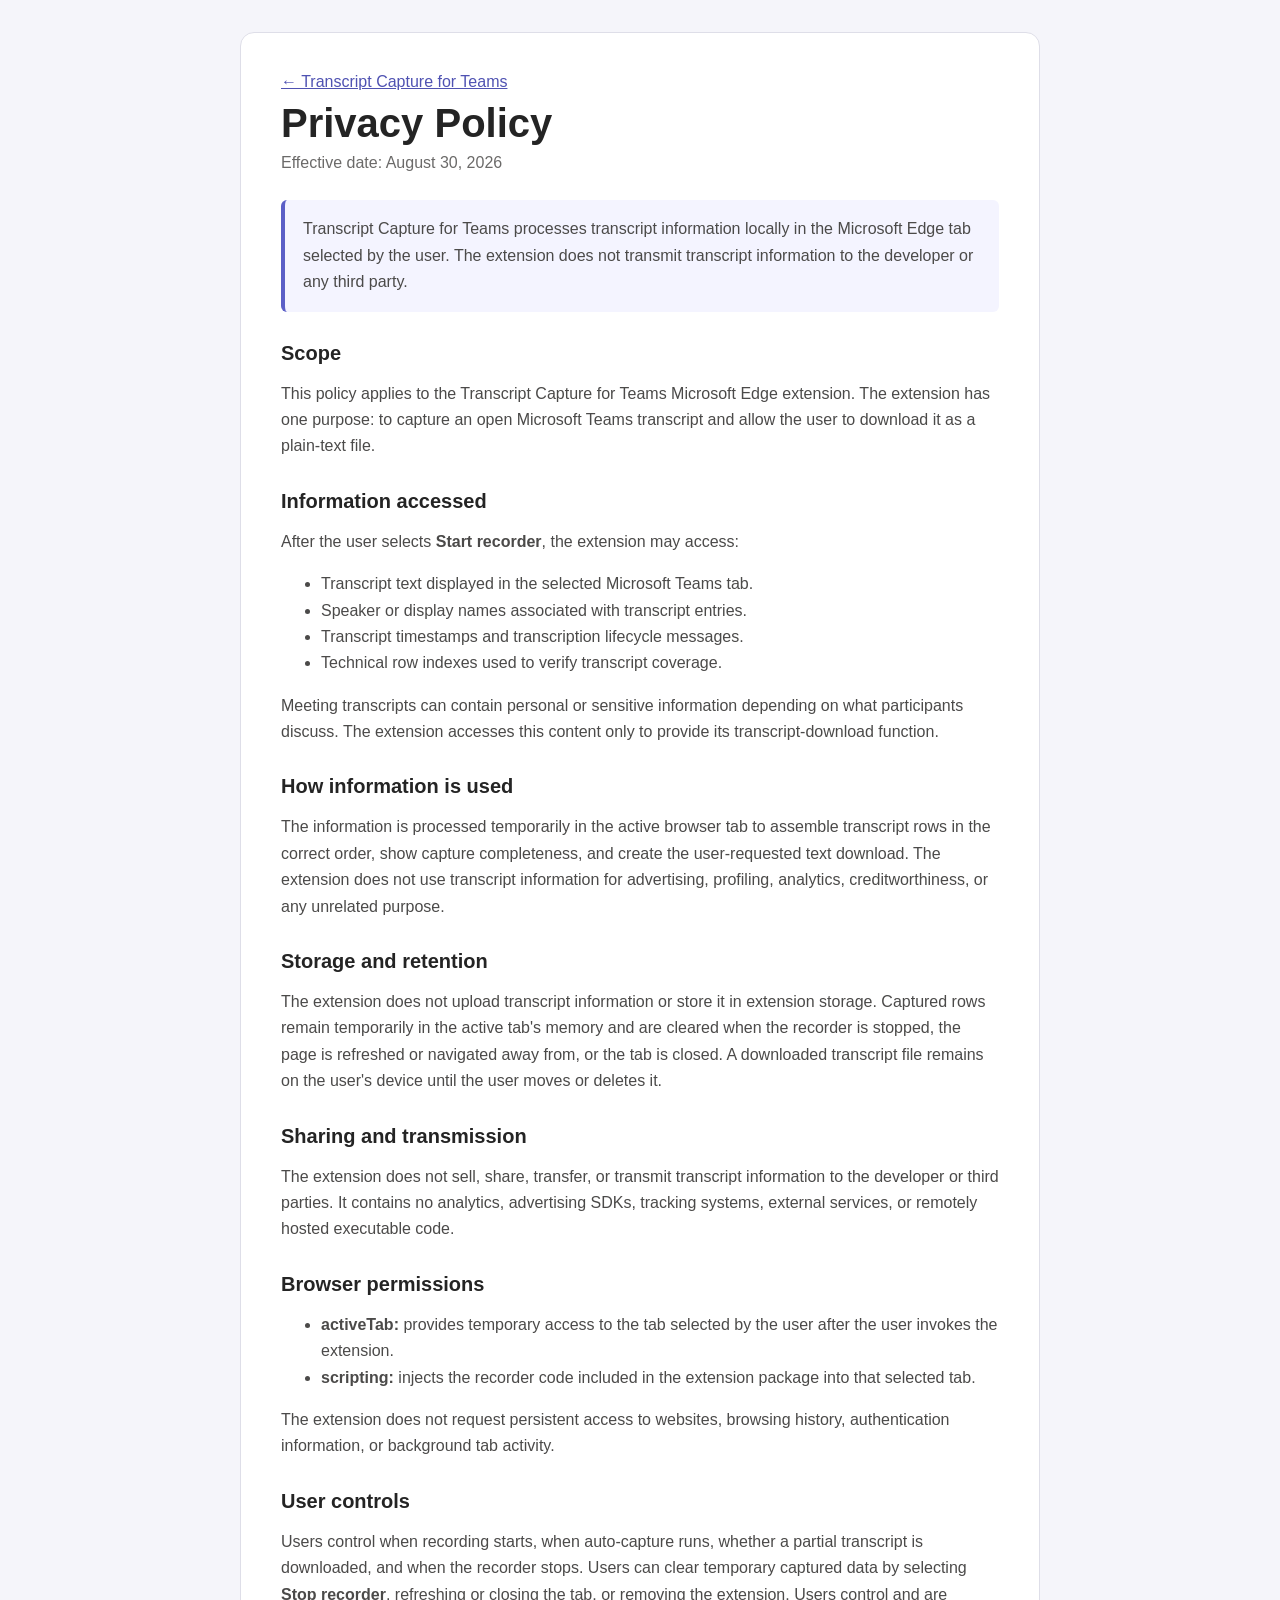
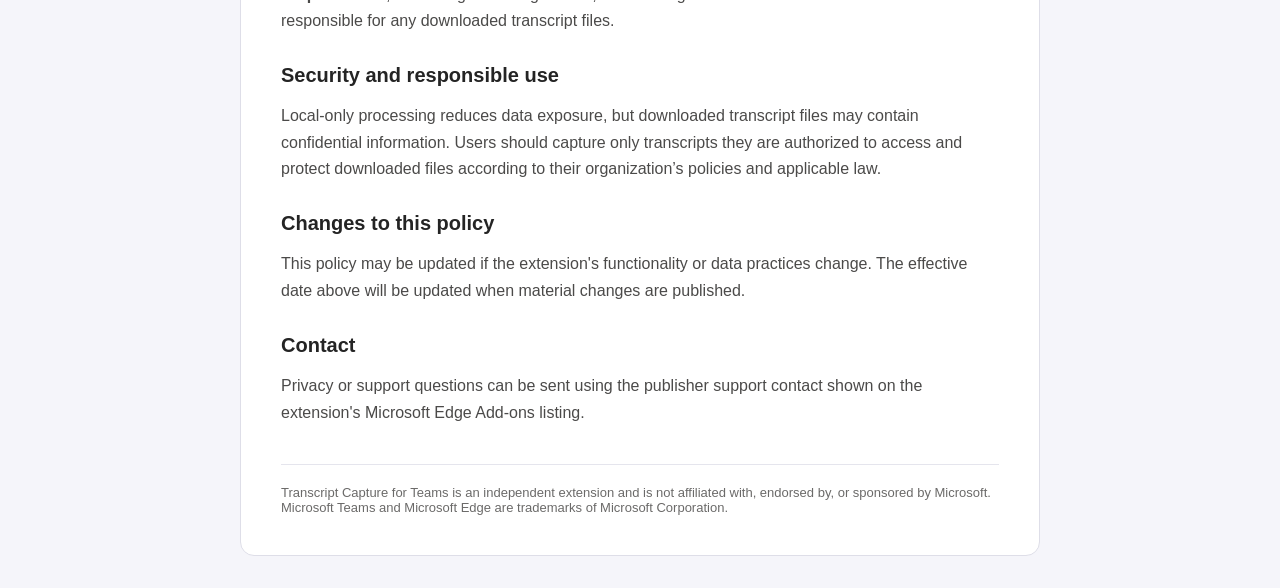
==== docs/privacy-policy.html @ 6d4f1b23 "Add Edge extension and privacy policy site" ====
<!doctype html>
<html lang="en">
  <head>
    <meta charset="utf-8">
    <meta name="viewport" content="width=device-width, initial-scale=1">
    <meta name="description" content="Privacy policy for the Transcript Capture for Teams Microsoft Edge extension.">
    <title>Privacy Policy | Transcript Capture for Teams</title>
    <style>
      :root {
        color-scheme: light;
        font-family: "Segoe UI", Arial, sans-serif;
        color: #242424;
        background: #f5f5fa;
      }
      * { box-sizing: border-box; }
      body { margin: 0; }
      main {
        width: min(800px, calc(100% - 32px));
        margin: 32px auto;
        padding: 40px;
        border: 1px solid #dedee8;
        border-radius: 14px;
        background: #fff;
      }
      a { color: #4f52b2; }
      h1 { margin: 10px 0 4px; font-size: clamp(28px, 5vw, 40px); }
      h2 { margin: 30px 0 8px; font-size: 20px; }
      p, li { color: #4b4a49; line-height: 1.65; }
      .effective { margin-top: 0; color: #6b6a69; }
      .summary {
        margin: 24px 0;
        padding: 16px 18px;
        border-left: 4px solid #5b5fc7;
        border-radius: 6px;
        background: #f4f4ff;
      }
      footer {
        margin-top: 38px;
        padding-top: 20px;
        border-top: 1px solid #e5e5ed;
        color: #6b6a69;
        font-size: 13px;
      }
      @media (max-width: 560px) {
        main { margin: 16px auto; padding: 24px; }
      }
    </style>
  </head>
  <body>
    <main>
      <a href="index.html">← Transcript Capture for Teams</a>
      <h1>Privacy Policy</h1>
      <p class="effective">Effective date: August 30, 2026</p>

      <p class="summary">
        Transcript Capture for Teams processes transcript information locally in the Microsoft Edge tab selected by the user. The extension does not transmit transcript information to the developer or any third party.
      </p>

      <h2>Scope</h2>
      <p>
        This policy applies to the Transcript Capture for Teams Microsoft Edge extension. The extension has one purpose: to capture an open Microsoft Teams transcript and allow the user to download it as a plain-text file.
      </p>

      <h2>Information accessed</h2>
      <p>After the user selects <strong>Start recorder</strong>, the extension may access:</p>
      <ul>
        <li>Transcript text displayed in the selected Microsoft Teams tab.</li>
        <li>Speaker or display names associated with transcript entries.</li>
        <li>Transcript timestamps and transcription lifecycle messages.</li>
        <li>Technical row indexes used to verify transcript coverage.</li>
      </ul>
      <p>
        Meeting transcripts can contain personal or sensitive information depending on what participants discuss. The extension accesses this content only to provide its transcript-download function.
      </p>

      <h2>How information is used</h2>
      <p>
        The information is processed temporarily in the active browser tab to assemble transcript rows in the correct order, show capture completeness, and create the user-requested text download. The extension does not use transcript information for advertising, profiling, analytics, creditworthiness, or any unrelated purpose.
      </p>

      <h2>Storage and retention</h2>
      <p>
        The extension does not upload transcript information or store it in extension storage. Captured rows remain temporarily in the active tab's memory and are cleared when the recorder is stopped, the page is refreshed or navigated away from, or the tab is closed. A downloaded transcript file remains on the user's device until the user moves or deletes it.
      </p>

      <h2>Sharing and transmission</h2>
      <p>
        The extension does not sell, share, transfer, or transmit transcript information to the developer or third parties. It contains no analytics, advertising SDKs, tracking systems, external services, or remotely hosted executable code.
      </p>

      <h2>Browser permissions</h2>
      <ul>
        <li><strong>activeTab:</strong> provides temporary access to the tab selected by the user after the user invokes the extension.</li>
        <li><strong>scripting:</strong> injects the recorder code included in the extension package into that selected tab.</li>
      </ul>
      <p>The extension does not request persistent access to websites, browsing history, authentication information, or background tab activity.</p>

      <h2>User controls</h2>
      <p>
        Users control when recording starts, when auto-capture runs, whether a partial transcript is downloaded, and when the recorder stops. Users can clear temporary captured data by selecting <strong>Stop recorder</strong>, refreshing or closing the tab, or removing the extension. Users control and are responsible for any downloaded transcript files.
      </p>

      <h2>Security and responsible use</h2>
      <p>
        Local-only processing reduces data exposure, but downloaded transcript files may contain confidential information. Users should capture only transcripts they are authorized to access and protect downloaded files according to their organization’s policies and applicable law.
      </p>

      <h2>Changes to this policy</h2>
      <p>
        This policy may be updated if the extension's functionality or data practices change. The effective date above will be updated when material changes are published.
      </p>

      <h2>Contact</h2>
      <p>
        Privacy or support questions can be sent using the publisher support contact shown on the extension's Microsoft Edge Add-ons listing.
      </p>

      <footer>
        Transcript Capture for Teams is an independent extension and is not affiliated with, endorsed by, or sponsored by Microsoft. Microsoft Teams and Microsoft Edge are trademarks of Microsoft Corporation.
      </footer>
    </main>
  </body>
</html>
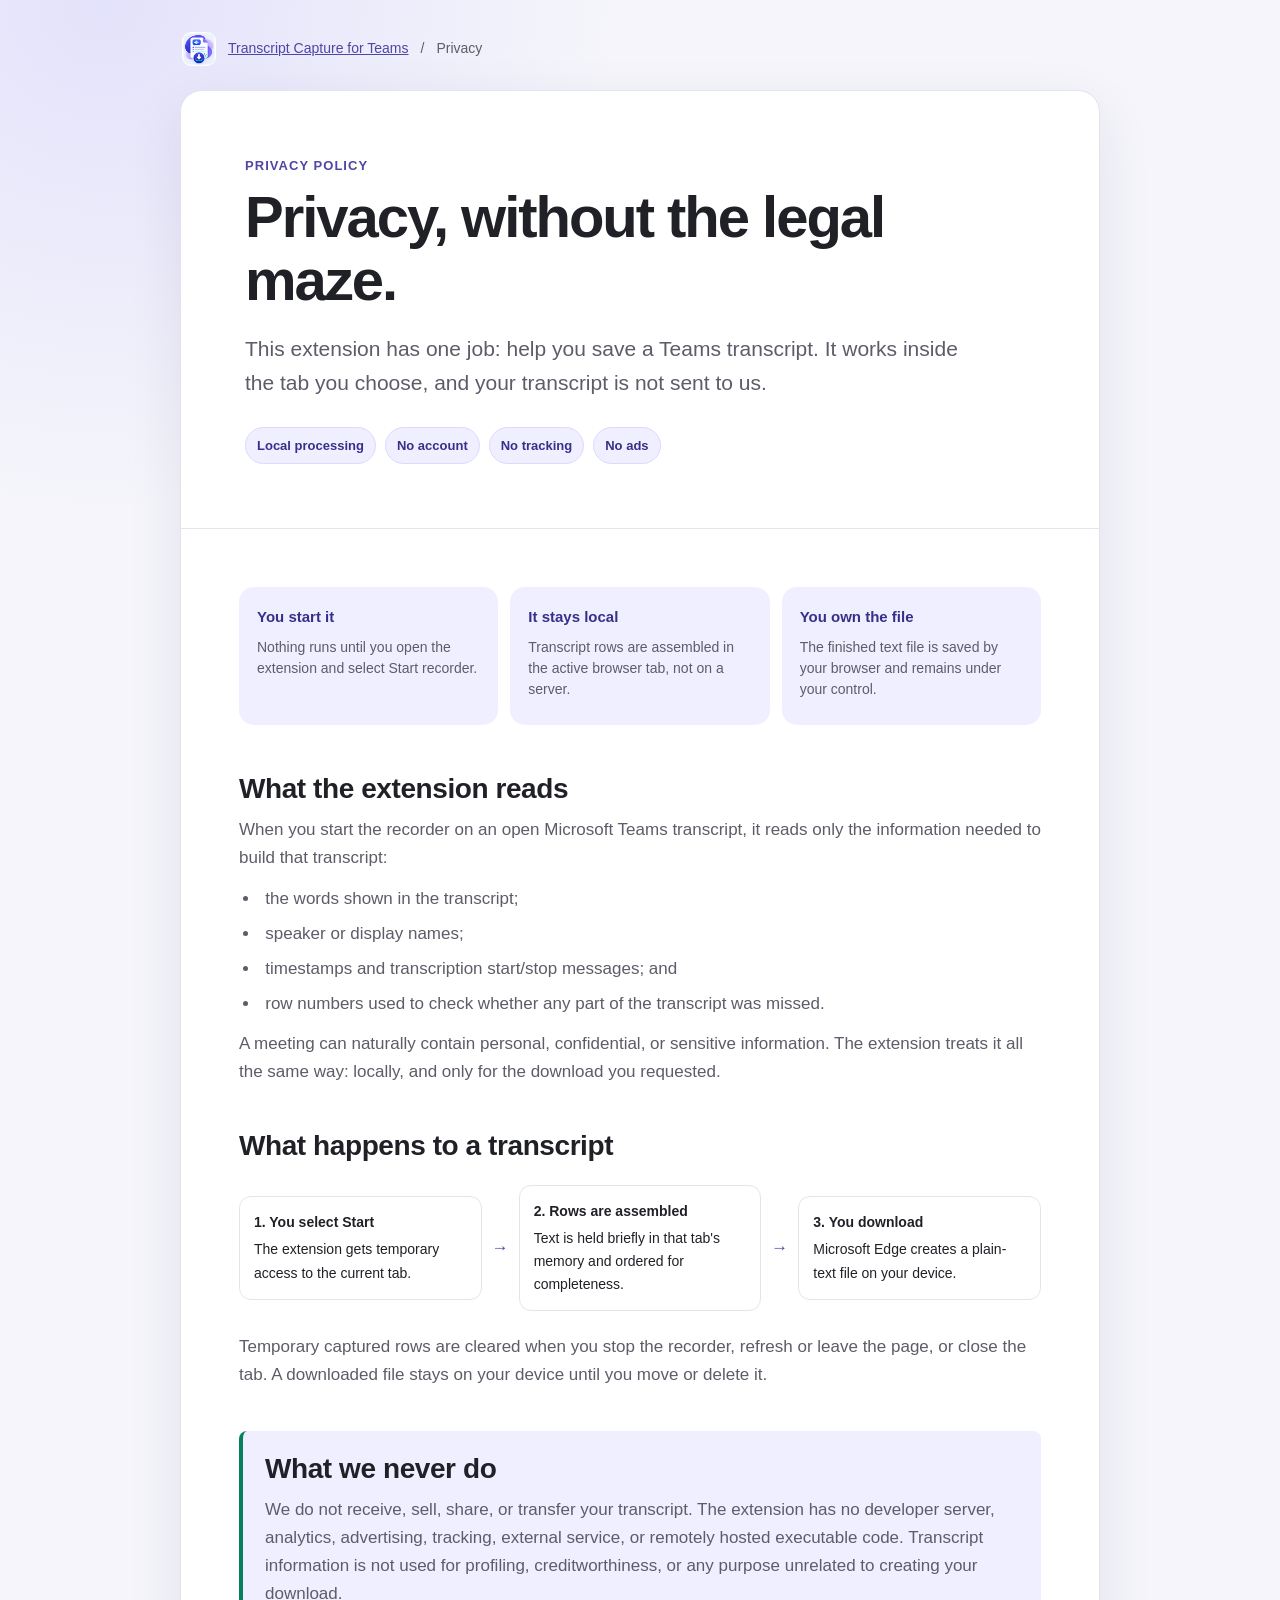
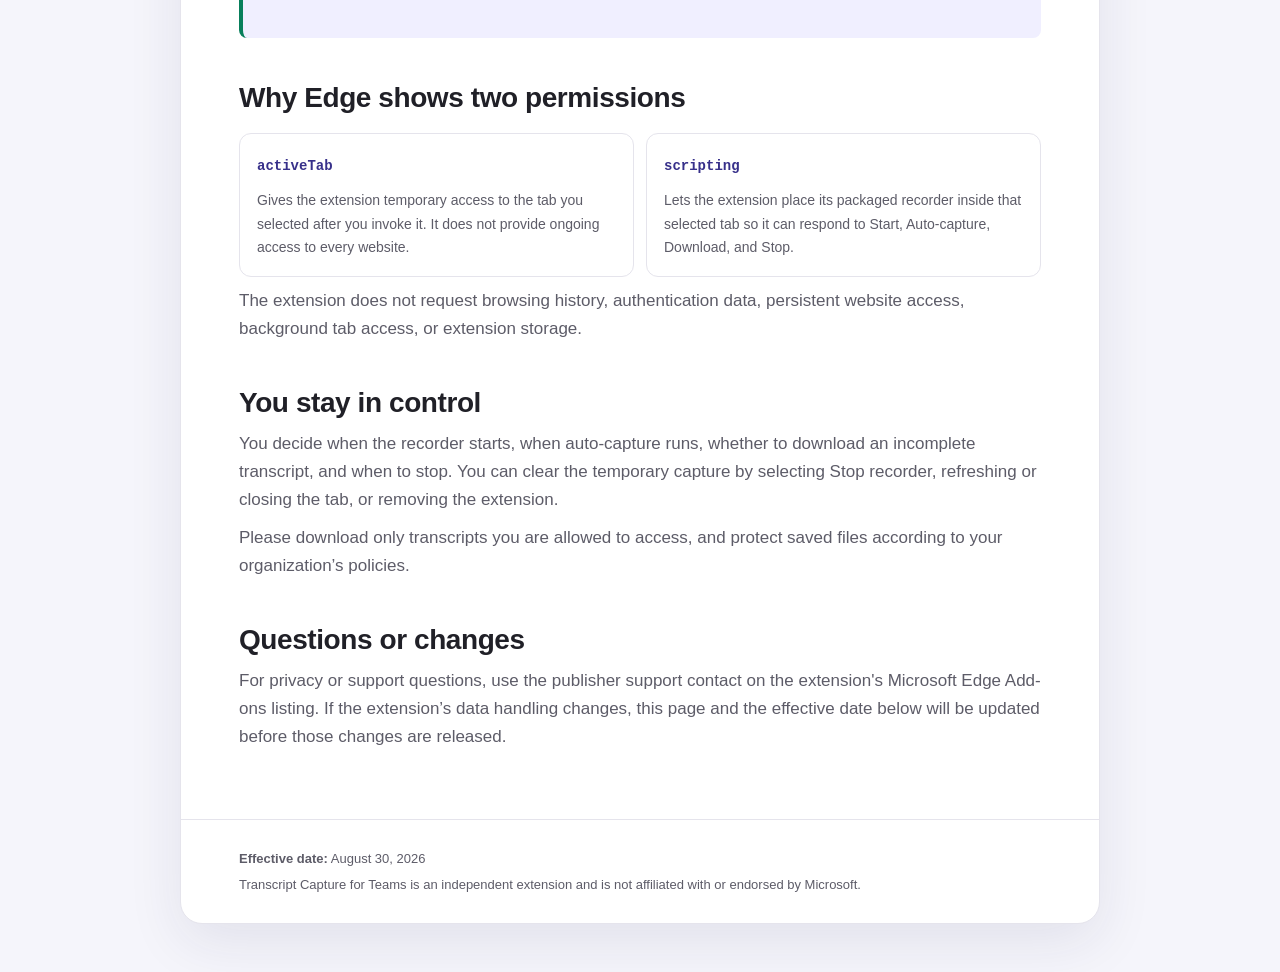
==== commit 15420ea6: "Humanize privacy page and add store assets" ====
--- a/docs/privacy-policy.html
+++ b/docs/privacy-policy.html
@@ -2,123 +2,291 @@
 <html lang="en">
   <head>
     <meta charset="utf-8">
-    <meta name="viewport" content="width=device-width, initial-scale=1">
-    <meta name="description" content="Privacy policy for the Transcript Capture for Teams Microsoft Edge extension.">
+    <meta name="viewport" content="width=device-width, initial-scale=1, viewport-fit=cover">
+    <meta name="description" content="A plain-English privacy policy for the Transcript Capture for Teams Microsoft Edge extension.">
+    <meta name="theme-color" content="#4f46a5">
     <title>Privacy Policy | Transcript Capture for Teams</title>
     <style>
       :root {
-        color-scheme: light;
-        font-family: "Segoe UI", Arial, sans-serif;
-        color: #242424;
-        background: #f5f5fa;
+        color-scheme: light dark;
+        --page: #f5f5fb;
+        --card: #ffffff;
+        --soft: #f0efff;
+        --soft-border: #dcd9ff;
+        --ink: #202027;
+        --muted: #5d5c68;
+        --brand: #4f46a5;
+        --brand-strong: #37308a;
+        --line: #e5e4ec;
+        --good: #087f5b;
+        --shadow: 0 18px 55px rgba(38, 35, 82, 0.09);
       }
       * { box-sizing: border-box; }
-      body { margin: 0; }
-      main {
-        width: min(800px, calc(100% - 32px));
-        margin: 32px auto;
-        padding: 40px;
-        border: 1px solid #dedee8;
-        border-radius: 14px;
+      html { scroll-behavior: smooth; }
+      body {
+        margin: 0;
+        background: radial-gradient(circle at 8% 0%, rgba(99, 91, 255, 0.12), transparent 32rem), var(--page);
+        color: var(--ink);
+        font-family: Inter, ui-sans-serif, -apple-system, BlinkMacSystemFont, "Segoe UI", sans-serif;
+        font-size: 17px;
+        line-height: 1.65;
+        text-rendering: optimizeLegibility;
+      }
+      a { color: var(--brand); }
+      a:hover { color: var(--brand-strong); }
+      a:focus-visible { outline: 3px solid #55d6be; outline-offset: 3px; }
+      .shell {
+        width: min(920px, calc(100% - 32px));
+        margin: 0 auto;
+        padding: max(24px, env(safe-area-inset-top)) 0 max(48px, env(safe-area-inset-bottom));
+      }
+      .topbar {
+        display: flex;
+        gap: 12px;
+        align-items: center;
+        padding: 8px 2px 24px;
+        color: var(--muted);
+        font-size: 14px;
+      }
+      .mark {
+        display: block;
+        width: 34px;
+        height: 34px;
+        border-radius: 9px;
+        overflow: hidden;
         background: #fff;
       }
-      a { color: #4f52b2; }
-      h1 { margin: 10px 0 4px; font-size: clamp(28px, 5vw, 40px); }
-      h2 { margin: 30px 0 8px; font-size: 20px; }
-      p, li { color: #4b4a49; line-height: 1.65; }
-      .effective { margin-top: 0; color: #6b6a69; }
-      .summary {
-        margin: 24px 0;
-        padding: 16px 18px;
-        border-left: 4px solid #5b5fc7;
-        border-radius: 6px;
-        background: #f4f4ff;
-      }
+      .mark img { display: block; width: 100%; height: 100%; object-fit: cover; }
+      article {
+        overflow: hidden;
+        border: 1px solid var(--line);
+        border-radius: 22px;
+        background: var(--card);
+        box-shadow: var(--shadow);
+      }
+      .hero {
+        padding: clamp(28px, 7vw, 64px);
+        border-bottom: 1px solid var(--line);
+      }
+      .eyebrow {
+        margin: 0 0 10px;
+        color: var(--brand);
+        font-size: 13px;
+        font-weight: 750;
+        letter-spacing: 0.08em;
+        text-transform: uppercase;
+      }
+      h1 {
+        max-width: 720px;
+        margin: 0;
+        font-size: clamp(34px, 7vw, 58px);
+        line-height: 1.08;
+        letter-spacing: -0.035em;
+      }
+      .intro {
+        max-width: 720px;
+        margin: 20px 0 0;
+        color: var(--muted);
+        font-size: clamp(18px, 2.4vw, 21px);
+      }
+      .trust-row {
+        display: flex;
+        flex-wrap: wrap;
+        gap: 9px;
+        margin-top: 26px;
+      }
+      .trust-row span {
+        padding: 7px 11px;
+        border: 1px solid var(--soft-border);
+        border-radius: 999px;
+        background: var(--soft);
+        color: var(--brand-strong);
+        font-size: 13px;
+        font-weight: 650;
+      }
+      .content { padding: clamp(26px, 6vw, 58px); }
+      .short-version {
+        display: grid;
+        grid-template-columns: repeat(3, 1fr);
+        gap: 12px;
+        margin-bottom: 46px;
+      }
+      .short-version div {
+        min-height: 138px;
+        padding: 18px;
+        border-radius: 15px;
+        background: var(--soft);
+      }
+      .short-version strong {
+        display: block;
+        margin-bottom: 7px;
+        color: var(--brand-strong);
+        font-size: 15px;
+      }
+      .short-version p { margin: 0; color: var(--muted); font-size: 14px; line-height: 1.5; }
+      section { margin-top: 42px; }
+      section:first-of-type { margin-top: 0; }
+      h2 {
+        margin: 0 0 10px;
+        font-size: clamp(22px, 4vw, 28px);
+        line-height: 1.25;
+        letter-spacing: -0.015em;
+      }
+      p { margin: 10px 0; color: var(--muted); }
+      ul { margin: 12px 0; padding-left: 1.25em; color: var(--muted); }
+      li { margin: 7px 0; padding-left: 5px; }
+      .flow {
+        display: grid;
+        grid-template-columns: 1fr auto 1fr auto 1fr;
+        gap: 10px;
+        align-items: center;
+        margin: 22px 0;
+      }
+      .flow div {
+        min-height: 92px;
+        padding: 14px;
+        border: 1px solid var(--line);
+        border-radius: 12px;
+        background: var(--card);
+        font-size: 14px;
+      }
+      .flow strong { display: block; margin-bottom: 4px; color: var(--ink); }
+      .arrow { color: var(--brand); font-weight: 800; }
+      .never {
+        padding: 20px 22px;
+        border-left: 4px solid var(--good);
+        border-radius: 8px;
+        background: var(--soft);
+      }
+      .permission-grid {
+        display: grid;
+        grid-template-columns: 1fr 1fr;
+        gap: 12px;
+        margin-top: 18px;
+      }
+      .permission-grid div {
+        padding: 17px;
+        border: 1px solid var(--line);
+        border-radius: 12px;
+      }
+      .permission-grid code {
+        color: var(--brand-strong);
+        font: 700 14px ui-monospace, SFMono-Regular, Consolas, monospace;
+      }
+      .permission-grid p { margin-bottom: 0; font-size: 14px; }
       footer {
-        margin-top: 38px;
-        padding-top: 20px;
-        border-top: 1px solid #e5e5ed;
-        color: #6b6a69;
+        padding: 24px clamp(26px, 6vw, 58px);
+        border-top: 1px solid var(--line);
+        color: var(--muted);
         font-size: 13px;
       }
-      @media (max-width: 560px) {
-        main { margin: 16px auto; padding: 24px; }
+      footer p { margin: 4px 0; }
+      @media (max-width: 700px) {
+        body { font-size: 16px; }
+        .shell { width: min(100% - 20px, 920px); }
+        article { border-radius: 16px; }
+        .short-version { grid-template-columns: 1fr; }
+        .short-version div { min-height: 0; }
+        .permission-grid { grid-template-columns: 1fr; }
+        .flow { grid-template-columns: 1fr; }
+        .arrow { text-align: center; transform: rotate(90deg); }
+      }
+      @media (prefers-color-scheme: dark) {
+        :root {
+          --page: #111116;
+          --card: #1a1a21;
+          --soft: #25243a;
+          --soft-border: #45416f;
+          --ink: #f5f4fa;
+          --muted: #c2c0cb;
+          --brand: #aaa5ff;
+          --brand-strong: #d0cdff;
+          --line: #34333d;
+          --good: #57d9ad;
+          --shadow: none;
+        }
+      }
+      @media print {
+        body { background: #fff; color: #000; }
+        .shell { width: 100%; padding: 0; }
+        article { border: 0; box-shadow: none; }
+        .topbar { display: none; }
       }
     </style>
   </head>
   <body>
-    <main>
-      <a href="index.html">← Transcript Capture for Teams</a>
-      <h1>Privacy Policy</h1>
-      <p class="effective">Effective date: August 30, 2026</p>
-
-      <p class="summary">
-        Transcript Capture for Teams processes transcript information locally in the Microsoft Edge tab selected by the user. The extension does not transmit transcript information to the developer or any third party.
-      </p>
-
-      <h2>Scope</h2>
-      <p>
-        This policy applies to the Transcript Capture for Teams Microsoft Edge extension. The extension has one purpose: to capture an open Microsoft Teams transcript and allow the user to download it as a plain-text file.
-      </p>
-
-      <h2>Information accessed</h2>
-      <p>After the user selects <strong>Start recorder</strong>, the extension may access:</p>
-      <ul>
-        <li>Transcript text displayed in the selected Microsoft Teams tab.</li>
-        <li>Speaker or display names associated with transcript entries.</li>
-        <li>Transcript timestamps and transcription lifecycle messages.</li>
-        <li>Technical row indexes used to verify transcript coverage.</li>
-      </ul>
-      <p>
-        Meeting transcripts can contain personal or sensitive information depending on what participants discuss. The extension accesses this content only to provide its transcript-download function.
-      </p>
-
-      <h2>How information is used</h2>
-      <p>
-        The information is processed temporarily in the active browser tab to assemble transcript rows in the correct order, show capture completeness, and create the user-requested text download. The extension does not use transcript information for advertising, profiling, analytics, creditworthiness, or any unrelated purpose.
-      </p>
-
-      <h2>Storage and retention</h2>
-      <p>
-        The extension does not upload transcript information or store it in extension storage. Captured rows remain temporarily in the active tab's memory and are cleared when the recorder is stopped, the page is refreshed or navigated away from, or the tab is closed. A downloaded transcript file remains on the user's device until the user moves or deletes it.
-      </p>
-
-      <h2>Sharing and transmission</h2>
-      <p>
-        The extension does not sell, share, transfer, or transmit transcript information to the developer or third parties. It contains no analytics, advertising SDKs, tracking systems, external services, or remotely hosted executable code.
-      </p>
-
-      <h2>Browser permissions</h2>
-      <ul>
-        <li><strong>activeTab:</strong> provides temporary access to the tab selected by the user after the user invokes the extension.</li>
-        <li><strong>scripting:</strong> injects the recorder code included in the extension package into that selected tab.</li>
-      </ul>
-      <p>The extension does not request persistent access to websites, browsing history, authentication information, or background tab activity.</p>
-
-      <h2>User controls</h2>
-      <p>
-        Users control when recording starts, when auto-capture runs, whether a partial transcript is downloaded, and when the recorder stops. Users can clear temporary captured data by selecting <strong>Stop recorder</strong>, refreshing or closing the tab, or removing the extension. Users control and are responsible for any downloaded transcript files.
-      </p>
-
-      <h2>Security and responsible use</h2>
-      <p>
-        Local-only processing reduces data exposure, but downloaded transcript files may contain confidential information. Users should capture only transcripts they are authorized to access and protect downloaded files according to their organization’s policies and applicable law.
-      </p>
-
-      <h2>Changes to this policy</h2>
-      <p>
-        This policy may be updated if the extension's functionality or data practices change. The effective date above will be updated when material changes are published.
-      </p>
-
-      <h2>Contact</h2>
-      <p>
-        Privacy or support questions can be sent using the publisher support contact shown on the extension's Microsoft Edge Add-ons listing.
-      </p>
-
-      <footer>
-        Transcript Capture for Teams is an independent extension and is not affiliated with, endorsed by, or sponsored by Microsoft. Microsoft Teams and Microsoft Edge are trademarks of Microsoft Corporation.
-      </footer>
-    </main>
+    <div class="shell">
+      <nav class="topbar" aria-label="Breadcrumb">
+        <span class="mark" aria-hidden="true"><img src="assets/logo-128.png" alt=""></span>
+        <a href="index.html">Transcript Capture for Teams</a>
+        <span aria-hidden="true">/</span>
+        <span>Privacy</span>
+      </nav>
+      <article>
+        <header class="hero">
+          <p class="eyebrow">Privacy policy</p>
+          <h1>Privacy, without the legal maze.</h1>
+          <p class="intro">This extension has one job: help you save a Teams transcript. It works inside the tab you choose, and your transcript is not sent to us.</p>
+          <div class="trust-row" aria-label="Privacy highlights">
+            <span>Local processing</span><span>No account</span><span>No tracking</span><span>No ads</span>
+          </div>
+        </header>
+        <div class="content">
+          <div class="short-version" aria-label="The short version">
+            <div><strong>You start it</strong><p>Nothing runs until you open the extension and select Start recorder.</p></div>
+            <div><strong>It stays local</strong><p>Transcript rows are assembled in the active browser tab, not on a server.</p></div>
+            <div><strong>You own the file</strong><p>The finished text file is saved by your browser and remains under your control.</p></div>
+          </div>
+          <section>
+            <h2>What the extension reads</h2>
+            <p>When you start the recorder on an open Microsoft Teams transcript, it reads only the information needed to build that transcript:</p>
+            <ul>
+              <li>the words shown in the transcript;</li>
+              <li>speaker or display names;</li>
+              <li>timestamps and transcription start/stop messages; and</li>
+              <li>row numbers used to check whether any part of the transcript was missed.</li>
+            </ul>
+            <p>A meeting can naturally contain personal, confidential, or sensitive information. The extension treats it all the same way: locally, and only for the download you requested.</p>
+          </section>
+          <section>
+            <h2>What happens to a transcript</h2>
+            <div class="flow" aria-label="Transcript processing flow">
+              <div><strong>1. You select Start</strong>The extension gets temporary access to the current tab.</div>
+              <span class="arrow" aria-hidden="true">→</span>
+              <div><strong>2. Rows are assembled</strong>Text is held briefly in that tab's memory and ordered for completeness.</div>
+              <span class="arrow" aria-hidden="true">→</span>
+              <div><strong>3. You download</strong>Microsoft Edge creates a plain-text file on your device.</div>
+            </div>
+            <p>Temporary captured rows are cleared when you stop the recorder, refresh or leave the page, or close the tab. A downloaded file stays on your device until you move or delete it.</p>
+          </section>
+          <section class="never">
+            <h2>What we never do</h2>
+            <p>We do not receive, sell, share, or transfer your transcript. The extension has no developer server, analytics, advertising, tracking, external service, or remotely hosted executable code. Transcript information is not used for profiling, creditworthiness, or any purpose unrelated to creating your download.</p>
+          </section>
+          <section>
+            <h2>Why Edge shows two permissions</h2>
+            <div class="permission-grid">
+              <div><code>activeTab</code><p>Gives the extension temporary access to the tab you selected after you invoke it. It does not provide ongoing access to every website.</p></div>
+              <div><code>scripting</code><p>Lets the extension place its packaged recorder inside that selected tab so it can respond to Start, Auto-capture, Download, and Stop.</p></div>
+            </div>
+            <p>The extension does not request browsing history, authentication data, persistent website access, background tab access, or extension storage.</p>
+          </section>
+          <section>
+            <h2>You stay in control</h2>
+            <p>You decide when the recorder starts, when auto-capture runs, whether to download an incomplete transcript, and when to stop. You can clear the temporary capture by selecting Stop recorder, refreshing or closing the tab, or removing the extension.</p>
+            <p>Please download only transcripts you are allowed to access, and protect saved files according to your organization’s policies.</p>
+          </section>
+          <section>
+            <h2>Questions or changes</h2>
+            <p>For privacy or support questions, use the publisher support contact on the extension's Microsoft Edge Add-ons listing. If the extension’s data handling changes, this page and the effective date below will be updated before those changes are released.</p>
+          </section>
+        </div>
+        <footer>
+          <p><strong>Effective date:</strong> August 30, 2026</p>
+          <p>Transcript Capture for Teams is an independent extension and is not affiliated with or endorsed by Microsoft.</p>
+        </footer>
+      </article>
+    </div>
   </body>
 </html>
 
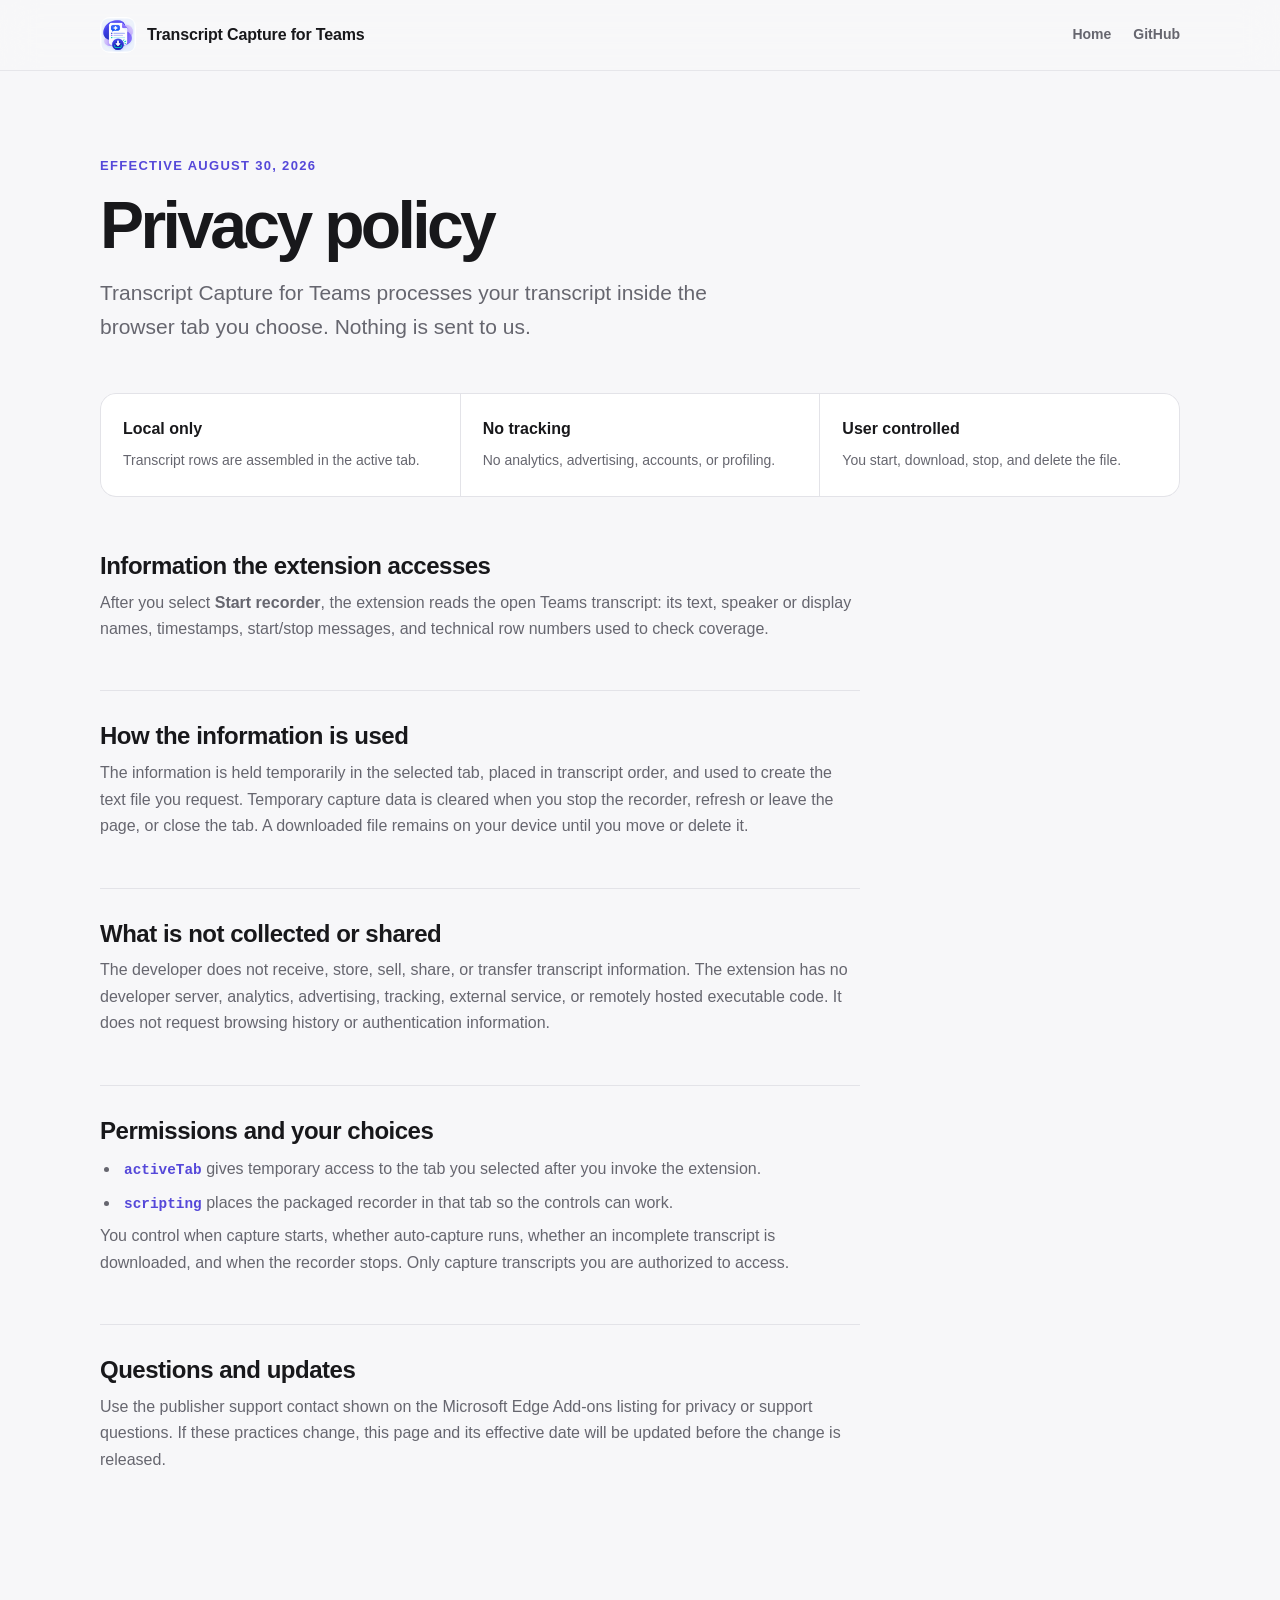
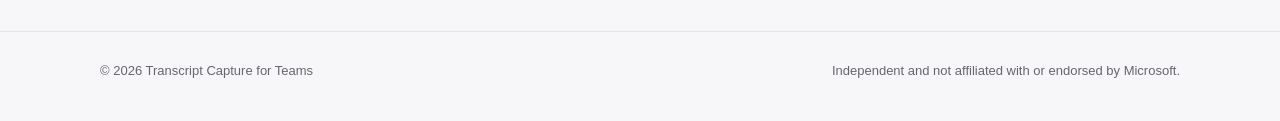
==== commit 1a891c97: "Redesign GitHub Pages with minimal responsive UI" ====
--- a/docs/privacy-policy.html
+++ b/docs/privacy-policy.html
@@ -3,290 +3,76 @@
   <head>
     <meta charset="utf-8">
     <meta name="viewport" content="width=device-width, initial-scale=1, viewport-fit=cover">
-    <meta name="description" content="A plain-English privacy policy for the Transcript Capture for Teams Microsoft Edge extension.">
-    <meta name="theme-color" content="#4f46a5">
+    <meta name="description" content="Privacy policy for the Transcript Capture for Teams Microsoft Edge extension.">
+    <meta name="theme-color" content="#5548d9">
     <title>Privacy Policy | Transcript Capture for Teams</title>
-    <style>
-      :root {
-        color-scheme: light dark;
-        --page: #f5f5fb;
-        --card: #ffffff;
-        --soft: #f0efff;
-        --soft-border: #dcd9ff;
-        --ink: #202027;
-        --muted: #5d5c68;
-        --brand: #4f46a5;
-        --brand-strong: #37308a;
-        --line: #e5e4ec;
-        --good: #087f5b;
-        --shadow: 0 18px 55px rgba(38, 35, 82, 0.09);
-      }
-      * { box-sizing: border-box; }
-      html { scroll-behavior: smooth; }
-      body {
-        margin: 0;
-        background: radial-gradient(circle at 8% 0%, rgba(99, 91, 255, 0.12), transparent 32rem), var(--page);
-        color: var(--ink);
-        font-family: Inter, ui-sans-serif, -apple-system, BlinkMacSystemFont, "Segoe UI", sans-serif;
-        font-size: 17px;
-        line-height: 1.65;
-        text-rendering: optimizeLegibility;
-      }
-      a { color: var(--brand); }
-      a:hover { color: var(--brand-strong); }
-      a:focus-visible { outline: 3px solid #55d6be; outline-offset: 3px; }
-      .shell {
-        width: min(920px, calc(100% - 32px));
-        margin: 0 auto;
-        padding: max(24px, env(safe-area-inset-top)) 0 max(48px, env(safe-area-inset-bottom));
-      }
-      .topbar {
-        display: flex;
-        gap: 12px;
-        align-items: center;
-        padding: 8px 2px 24px;
-        color: var(--muted);
-        font-size: 14px;
-      }
-      .mark {
-        display: block;
-        width: 34px;
-        height: 34px;
-        border-radius: 9px;
-        overflow: hidden;
-        background: #fff;
-      }
-      .mark img { display: block; width: 100%; height: 100%; object-fit: cover; }
-      article {
-        overflow: hidden;
-        border: 1px solid var(--line);
-        border-radius: 22px;
-        background: var(--card);
-        box-shadow: var(--shadow);
-      }
-      .hero {
-        padding: clamp(28px, 7vw, 64px);
-        border-bottom: 1px solid var(--line);
-      }
-      .eyebrow {
-        margin: 0 0 10px;
-        color: var(--brand);
-        font-size: 13px;
-        font-weight: 750;
-        letter-spacing: 0.08em;
-        text-transform: uppercase;
-      }
-      h1 {
-        max-width: 720px;
-        margin: 0;
-        font-size: clamp(34px, 7vw, 58px);
-        line-height: 1.08;
-        letter-spacing: -0.035em;
-      }
-      .intro {
-        max-width: 720px;
-        margin: 20px 0 0;
-        color: var(--muted);
-        font-size: clamp(18px, 2.4vw, 21px);
-      }
-      .trust-row {
-        display: flex;
-        flex-wrap: wrap;
-        gap: 9px;
-        margin-top: 26px;
-      }
-      .trust-row span {
-        padding: 7px 11px;
-        border: 1px solid var(--soft-border);
-        border-radius: 999px;
-        background: var(--soft);
-        color: var(--brand-strong);
-        font-size: 13px;
-        font-weight: 650;
-      }
-      .content { padding: clamp(26px, 6vw, 58px); }
-      .short-version {
-        display: grid;
-        grid-template-columns: repeat(3, 1fr);
-        gap: 12px;
-        margin-bottom: 46px;
-      }
-      .short-version div {
-        min-height: 138px;
-        padding: 18px;
-        border-radius: 15px;
-        background: var(--soft);
-      }
-      .short-version strong {
-        display: block;
-        margin-bottom: 7px;
-        color: var(--brand-strong);
-        font-size: 15px;
-      }
-      .short-version p { margin: 0; color: var(--muted); font-size: 14px; line-height: 1.5; }
-      section { margin-top: 42px; }
-      section:first-of-type { margin-top: 0; }
-      h2 {
-        margin: 0 0 10px;
-        font-size: clamp(22px, 4vw, 28px);
-        line-height: 1.25;
-        letter-spacing: -0.015em;
-      }
-      p { margin: 10px 0; color: var(--muted); }
-      ul { margin: 12px 0; padding-left: 1.25em; color: var(--muted); }
-      li { margin: 7px 0; padding-left: 5px; }
-      .flow {
-        display: grid;
-        grid-template-columns: 1fr auto 1fr auto 1fr;
-        gap: 10px;
-        align-items: center;
-        margin: 22px 0;
-      }
-      .flow div {
-        min-height: 92px;
-        padding: 14px;
-        border: 1px solid var(--line);
-        border-radius: 12px;
-        background: var(--card);
-        font-size: 14px;
-      }
-      .flow strong { display: block; margin-bottom: 4px; color: var(--ink); }
-      .arrow { color: var(--brand); font-weight: 800; }
-      .never {
-        padding: 20px 22px;
-        border-left: 4px solid var(--good);
-        border-radius: 8px;
-        background: var(--soft);
-      }
-      .permission-grid {
-        display: grid;
-        grid-template-columns: 1fr 1fr;
-        gap: 12px;
-        margin-top: 18px;
-      }
-      .permission-grid div {
-        padding: 17px;
-        border: 1px solid var(--line);
-        border-radius: 12px;
-      }
-      .permission-grid code {
-        color: var(--brand-strong);
-        font: 700 14px ui-monospace, SFMono-Regular, Consolas, monospace;
-      }
-      .permission-grid p { margin-bottom: 0; font-size: 14px; }
-      footer {
-        padding: 24px clamp(26px, 6vw, 58px);
-        border-top: 1px solid var(--line);
-        color: var(--muted);
-        font-size: 13px;
-      }
-      footer p { margin: 4px 0; }
-      @media (max-width: 700px) {
-        body { font-size: 16px; }
-        .shell { width: min(100% - 20px, 920px); }
-        article { border-radius: 16px; }
-        .short-version { grid-template-columns: 1fr; }
-        .short-version div { min-height: 0; }
-        .permission-grid { grid-template-columns: 1fr; }
-        .flow { grid-template-columns: 1fr; }
-        .arrow { text-align: center; transform: rotate(90deg); }
-      }
-      @media (prefers-color-scheme: dark) {
-        :root {
-          --page: #111116;
-          --card: #1a1a21;
-          --soft: #25243a;
-          --soft-border: #45416f;
-          --ink: #f5f4fa;
-          --muted: #c2c0cb;
-          --brand: #aaa5ff;
-          --brand-strong: #d0cdff;
-          --line: #34333d;
-          --good: #57d9ad;
-          --shadow: none;
-        }
-      }
-      @media print {
-        body { background: #fff; color: #000; }
-        .shell { width: 100%; padding: 0; }
-        article { border: 0; box-shadow: none; }
-        .topbar { display: none; }
-      }
-    </style>
+    <link rel="stylesheet" href="styles.css">
   </head>
   <body>
-    <div class="shell">
-      <nav class="topbar" aria-label="Breadcrumb">
-        <span class="mark" aria-hidden="true"><img src="assets/logo-128.png" alt=""></span>
-        <a href="index.html">Transcript Capture for Teams</a>
-        <span aria-hidden="true">/</span>
-        <span>Privacy</span>
+    <header class="site-header">
+      <nav class="nav wrap" aria-label="Primary navigation">
+        <a class="brand" href="index.html">
+          <img src="assets/logo-128.png" alt="">
+          <span>Transcript Capture for Teams</span>
+        </a>
+        <div class="nav-links">
+          <a href="index.html">Home</a>
+          <a href="https://github.com/sayanpramanik2012/Microsoft-Meeting-Transcript-Downloader">GitHub</a>
+        </div>
       </nav>
-      <article>
-        <header class="hero">
-          <p class="eyebrow">Privacy policy</p>
-          <h1>Privacy, without the legal maze.</h1>
-          <p class="intro">This extension has one job: help you save a Teams transcript. It works inside the tab you choose, and your transcript is not sent to us.</p>
-          <div class="trust-row" aria-label="Privacy highlights">
-            <span>Local processing</span><span>No account</span><span>No tracking</span><span>No ads</span>
-          </div>
-        </header>
-        <div class="content">
-          <div class="short-version" aria-label="The short version">
-            <div><strong>You start it</strong><p>Nothing runs until you open the extension and select Start recorder.</p></div>
-            <div><strong>It stays local</strong><p>Transcript rows are assembled in the active browser tab, not on a server.</p></div>
-            <div><strong>You own the file</strong><p>The finished text file is saved by your browser and remains under your control.</p></div>
-          </div>
-          <section>
-            <h2>What the extension reads</h2>
-            <p>When you start the recorder on an open Microsoft Teams transcript, it reads only the information needed to build that transcript:</p>
-            <ul>
-              <li>the words shown in the transcript;</li>
-              <li>speaker or display names;</li>
-              <li>timestamps and transcription start/stop messages; and</li>
-              <li>row numbers used to check whether any part of the transcript was missed.</li>
-            </ul>
-            <p>A meeting can naturally contain personal, confidential, or sensitive information. The extension treats it all the same way: locally, and only for the download you requested.</p>
-          </section>
-          <section>
-            <h2>What happens to a transcript</h2>
-            <div class="flow" aria-label="Transcript processing flow">
-              <div><strong>1. You select Start</strong>The extension gets temporary access to the current tab.</div>
-              <span class="arrow" aria-hidden="true">→</span>
-              <div><strong>2. Rows are assembled</strong>Text is held briefly in that tab's memory and ordered for completeness.</div>
-              <span class="arrow" aria-hidden="true">→</span>
-              <div><strong>3. You download</strong>Microsoft Edge creates a plain-text file on your device.</div>
-            </div>
-            <p>Temporary captured rows are cleared when you stop the recorder, refresh or leave the page, or close the tab. A downloaded file stays on your device until you move or delete it.</p>
-          </section>
-          <section class="never">
-            <h2>What we never do</h2>
-            <p>We do not receive, sell, share, or transfer your transcript. The extension has no developer server, analytics, advertising, tracking, external service, or remotely hosted executable code. Transcript information is not used for profiling, creditworthiness, or any purpose unrelated to creating your download.</p>
-          </section>
-          <section>
-            <h2>Why Edge shows two permissions</h2>
-            <div class="permission-grid">
-              <div><code>activeTab</code><p>Gives the extension temporary access to the tab you selected after you invoke it. It does not provide ongoing access to every website.</p></div>
-              <div><code>scripting</code><p>Lets the extension place its packaged recorder inside that selected tab so it can respond to Start, Auto-capture, Download, and Stop.</p></div>
-            </div>
-            <p>The extension does not request browsing history, authentication data, persistent website access, background tab access, or extension storage.</p>
-          </section>
-          <section>
-            <h2>You stay in control</h2>
-            <p>You decide when the recorder starts, when auto-capture runs, whether to download an incomplete transcript, and when to stop. You can clear the temporary capture by selecting Stop recorder, refreshing or closing the tab, or removing the extension.</p>
-            <p>Please download only transcripts you are allowed to access, and protect saved files according to your organization’s policies.</p>
-          </section>
-          <section>
-            <h2>Questions or changes</h2>
-            <p>For privacy or support questions, use the publisher support contact on the extension's Microsoft Edge Add-ons listing. If the extension’s data handling changes, this page and the effective date below will be updated before those changes are released.</p>
-          </section>
-        </div>
-        <footer>
-          <p><strong>Effective date:</strong> August 30, 2026</p>
-          <p>Transcript Capture for Teams is an independent extension and is not affiliated with or endorsed by Microsoft.</p>
-        </footer>
+    </header>
+
+    <main class="page-main wrap">
+      <header class="page-header">
+        <p class="eyebrow">Effective August 30, 2026</p>
+        <h1>Privacy policy</h1>
+        <p class="lede">Transcript Capture for Teams processes your transcript inside the browser tab you choose. Nothing is sent to us.</p>
+      </header>
+
+      <div class="policy-summary" aria-label="Privacy summary">
+        <div><strong>Local only</strong><span>Transcript rows are assembled in the active tab.</span></div>
+        <div><strong>No tracking</strong><span>No analytics, advertising, accounts, or profiling.</span></div>
+        <div><strong>User controlled</strong><span>You start, download, stop, and delete the file.</span></div>
+      </div>
+
+      <article class="policy">
+        <section>
+          <h2>Information the extension accesses</h2>
+          <p>After you select <strong>Start recorder</strong>, the extension reads the open Teams transcript: its text, speaker or display names, timestamps, start/stop messages, and technical row numbers used to check coverage.</p>
+        </section>
+
+        <section>
+          <h2>How the information is used</h2>
+          <p>The information is held temporarily in the selected tab, placed in transcript order, and used to create the text file you request. Temporary capture data is cleared when you stop the recorder, refresh or leave the page, or close the tab. A downloaded file remains on your device until you move or delete it.</p>
+        </section>
+
+        <section>
+          <h2>What is not collected or shared</h2>
+          <p>The developer does not receive, store, sell, share, or transfer transcript information. The extension has no developer server, analytics, advertising, tracking, external service, or remotely hosted executable code. It does not request browsing history or authentication information.</p>
+        </section>
+
+        <section>
+          <h2>Permissions and your choices</h2>
+          <ul>
+            <li><code>activeTab</code> gives temporary access to the tab you selected after you invoke the extension.</li>
+            <li><code>scripting</code> places the packaged recorder in that tab so the controls can work.</li>
+          </ul>
+          <p>You control when capture starts, whether auto-capture runs, whether an incomplete transcript is downloaded, and when the recorder stops. Only capture transcripts you are authorized to access.</p>
+        </section>
+
+        <section>
+          <h2>Questions and updates</h2>
+          <p>Use the publisher support contact shown on the Microsoft Edge Add-ons listing for privacy or support questions. If these practices change, this page and its effective date will be updated before the change is released.</p>
+        </section>
       </article>
-    </div>
+    </main>
+
+    <footer class="site-footer">
+      <div class="footer-row wrap">
+        <p>© 2026 Transcript Capture for Teams</p>
+        <p>Independent and not affiliated with or endorsed by Microsoft.</p>
+      </div>
+    </footer>
   </body>
 </html>
 
--- a/docs/styles.css
+++ b/docs/styles.css
@@ -0,0 +1,276 @@
+:root {
+  color-scheme: light dark;
+  --bg: #f7f7f9;
+  --surface: #ffffff;
+  --surface-soft: #f1f1f5;
+  --text: #18181b;
+  --muted: #66666f;
+  --line: #e3e3e8;
+  --accent: #5548d9;
+  --accent-dark: #4035b2;
+  --accent-soft: #eeecff;
+  --success: #087f5b;
+  --shadow: 0 20px 60px rgba(24, 24, 50, 0.08);
+}
+
+* { box-sizing: border-box; }
+
+html { scroll-behavior: smooth; }
+
+body {
+  margin: 0;
+  background: var(--bg);
+  color: var(--text);
+  font-family: Inter, ui-sans-serif, -apple-system, BlinkMacSystemFont, "Segoe UI", sans-serif;
+  font-size: 16px;
+  line-height: 1.65;
+  -webkit-font-smoothing: antialiased;
+}
+
+a { color: inherit; }
+a:focus-visible, button:focus-visible { outline: 3px solid #56d6bd; outline-offset: 3px; }
+
+.wrap {
+  width: min(1080px, calc(100% - 40px));
+  margin: 0 auto;
+}
+
+.site-header {
+  position: sticky;
+  top: 0;
+  z-index: 10;
+  border-bottom: 1px solid color-mix(in srgb, var(--line) 80%, transparent);
+  background: color-mix(in srgb, var(--bg) 88%, transparent);
+  -webkit-backdrop-filter: blur(18px);
+  backdrop-filter: blur(18px);
+}
+
+.nav {
+  display: flex;
+  min-height: 70px;
+  align-items: center;
+  justify-content: space-between;
+  gap: 24px;
+}
+
+.brand {
+  display: inline-flex;
+  align-items: center;
+  gap: 11px;
+  font-weight: 750;
+  letter-spacing: -0.01em;
+  text-decoration: none;
+}
+
+.brand img {
+  width: 36px;
+  height: 36px;
+  border-radius: 10px;
+  background: #fff;
+}
+
+.nav-links { display: flex; align-items: center; gap: 22px; }
+.nav-links a { color: var(--muted); font-size: 14px; font-weight: 600; text-decoration: none; }
+.nav-links a:hover { color: var(--text); }
+
+.hero {
+  display: grid;
+  grid-template-columns: minmax(0, 1.18fr) minmax(300px, 0.82fr);
+  gap: clamp(40px, 7vw, 88px);
+  align-items: center;
+  min-height: 670px;
+  padding: 88px 0;
+}
+
+.eyebrow {
+  margin: 0 0 16px;
+  color: var(--accent);
+  font-size: 13px;
+  font-weight: 750;
+  letter-spacing: 0.1em;
+  text-transform: uppercase;
+}
+
+h1, h2, h3, p { margin-top: 0; }
+
+h1 {
+  max-width: 720px;
+  margin-bottom: 24px;
+  font-size: clamp(44px, 7vw, 76px);
+  line-height: 1.02;
+  letter-spacing: -0.055em;
+}
+
+h2 {
+  margin-bottom: 12px;
+  font-size: clamp(30px, 4.5vw, 46px);
+  line-height: 1.12;
+  letter-spacing: -0.035em;
+}
+
+h3 { margin-bottom: 8px; font-size: 18px; letter-spacing: -0.015em; }
+
+.lede {
+  max-width: 650px;
+  margin-bottom: 30px;
+  color: var(--muted);
+  font-size: clamp(18px, 2vw, 21px);
+}
+
+.actions { display: flex; flex-wrap: wrap; gap: 12px; }
+
+.button {
+  display: inline-flex;
+  min-height: 46px;
+  align-items: center;
+  justify-content: center;
+  padding: 11px 17px;
+  border: 1px solid var(--line);
+  border-radius: 10px;
+  background: var(--surface);
+  color: var(--text);
+  font-weight: 700;
+  text-decoration: none;
+  transition: transform 150ms ease, border-color 150ms ease, background 150ms ease;
+}
+
+.button:hover { transform: translateY(-1px); border-color: #c8c8d0; }
+.button.primary { border-color: var(--accent); background: var(--accent); color: #fff; }
+.button.primary:hover { background: var(--accent-dark); }
+
+.product-card {
+  position: relative;
+  overflow: hidden;
+  padding: clamp(28px, 5vw, 46px);
+  border: 1px solid var(--line);
+  border-radius: 28px;
+  background: var(--surface);
+  box-shadow: var(--shadow);
+}
+
+.product-card::before {
+  position: absolute;
+  width: 260px;
+  height: 260px;
+  top: -130px;
+  right: -100px;
+  border-radius: 50%;
+  background: var(--accent-soft);
+  content: "";
+}
+
+.product-card > * { position: relative; }
+.product-card .app-icon { display: block; width: min(180px, 65%); margin: 0 auto 32px; border-radius: 25%; }
+
+.status {
+  display: flex;
+  gap: 12px;
+  align-items: flex-start;
+  padding: 15px;
+  border: 1px solid var(--line);
+  border-radius: 13px;
+  background: var(--surface-soft);
+}
+
+.status-dot { width: 9px; height: 9px; margin-top: 7px; border-radius: 50%; background: var(--success); box-shadow: 0 0 0 4px rgba(8,127,91,0.12); }
+.status strong { display: block; font-size: 14px; }
+.status span { color: var(--muted); font-size: 13px; }
+
+.section { padding: 100px 0; border-top: 1px solid var(--line); }
+.section-heading { max-width: 650px; margin-bottom: 40px; }
+.section-heading p { color: var(--muted); font-size: 18px; }
+
+.steps { display: grid; grid-template-columns: repeat(3, 1fr); gap: 16px; }
+.step { padding: 26px; border: 1px solid var(--line); border-radius: 17px; background: var(--surface); }
+.step-number { display: inline-grid; width: 30px; height: 30px; margin-bottom: 34px; place-items: center; border-radius: 50%; background: var(--accent-soft); color: var(--accent-dark); font-size: 13px; font-weight: 800; }
+.step p { margin-bottom: 0; color: var(--muted); }
+
+.privacy-banner {
+  display: flex;
+  gap: 28px;
+  align-items: center;
+  justify-content: space-between;
+  padding: clamp(28px, 5vw, 48px);
+  border-radius: 22px;
+  background: #211c59;
+  color: #fff;
+}
+.privacy-banner h2 { margin-bottom: 9px; font-size: clamp(28px, 4vw, 40px); }
+.privacy-banner p { max-width: 650px; margin-bottom: 0; color: rgba(255,255,255,0.72); }
+.privacy-banner .button { flex: 0 0 auto; border-color: rgba(255,255,255,0.25); background: rgba(255,255,255,0.08); color: #fff; }
+
+.page-main { padding: 84px 0 110px; }
+.page-header { max-width: 720px; margin-bottom: 48px; }
+.page-header h1 { margin-bottom: 16px; font-size: clamp(42px, 6vw, 66px); }
+.page-header .lede { margin-bottom: 0; }
+
+.policy-summary {
+  display: grid;
+  grid-template-columns: repeat(3, 1fr);
+  gap: 1px;
+  overflow: hidden;
+  margin-bottom: 56px;
+  border: 1px solid var(--line);
+  border-radius: 16px;
+  background: var(--line);
+}
+.policy-summary div { padding: 22px; background: var(--surface); }
+.policy-summary strong { display: block; margin-bottom: 5px; }
+.policy-summary span { color: var(--muted); font-size: 14px; }
+
+.policy { max-width: 760px; }
+.policy section { padding: 32px 0; border-top: 1px solid var(--line); }
+.policy section:first-child { border-top: 0; padding-top: 0; }
+.policy h2 { margin-bottom: 10px; font-size: 24px; letter-spacing: -0.02em; }
+.policy p, .policy li { color: var(--muted); }
+.policy ul { margin: 12px 0 0; padding-left: 1.25em; }
+.policy li { margin: 7px 0; padding-left: 4px; }
+.policy code { color: var(--accent); font: 700 0.9em ui-monospace, SFMono-Regular, Consolas, monospace; }
+
+.site-footer { padding: 28px 0 40px; border-top: 1px solid var(--line); color: var(--muted); font-size: 13px; }
+.footer-row { display: flex; justify-content: space-between; gap: 20px; }
+.footer-row p { margin: 0; }
+
+@media (max-width: 780px) {
+  .wrap { width: min(100% - 28px, 1080px); }
+  .nav { min-height: 62px; }
+  .nav-links a:not(:last-child) { display: none; }
+  .hero { grid-template-columns: 1fr; min-height: auto; padding: 70px 0; }
+  .product-card { max-width: 500px; }
+  .steps, .policy-summary { grid-template-columns: 1fr; }
+  .privacy-banner { align-items: flex-start; flex-direction: column; }
+  .section { padding: 76px 0; }
+  .page-main { padding: 64px 0 84px; }
+  .footer-row { flex-direction: column; }
+}
+
+@media (max-width: 460px) {
+  h1 { font-size: 43px; }
+  .brand span { max-width: 190px; overflow: hidden; text-overflow: ellipsis; white-space: nowrap; }
+  .actions { flex-direction: column; }
+  .button { width: 100%; }
+  .product-card { border-radius: 20px; }
+}
+
+@media (prefers-color-scheme: dark) {
+  :root {
+    --bg: #101014;
+    --surface: #19191f;
+    --surface-soft: #222229;
+    --text: #f3f3f5;
+    --muted: #b2b2bb;
+    --line: #303038;
+    --accent: #a9a4ff;
+    --accent-dark: #c6c2ff;
+    --accent-soft: #2b2850;
+    --shadow: none;
+  }
+  .privacy-banner { background: #1f1b4e; }
+}
+
+@media print {
+  .site-header, .actions, .privacy-banner { display: none; }
+  body { background: #fff; color: #000; }
+  .page-main { padding: 0; }
+}
+
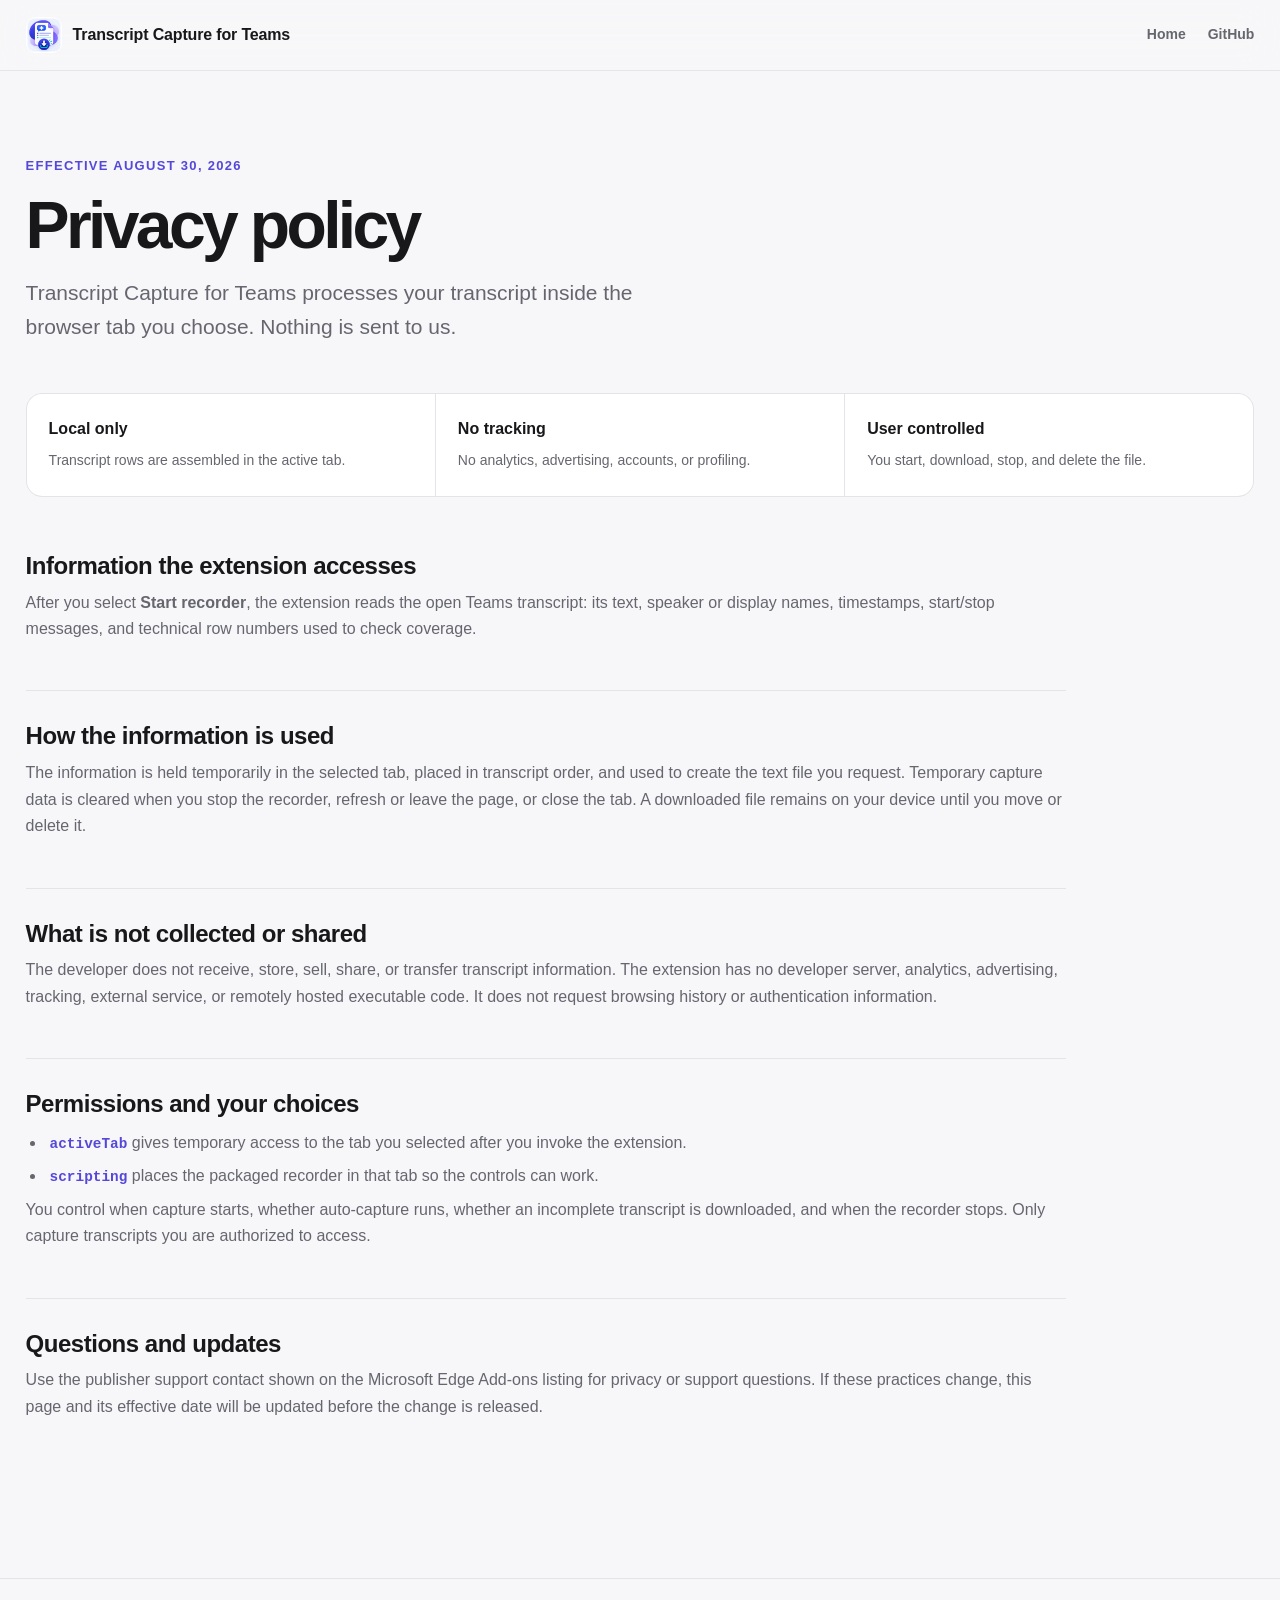
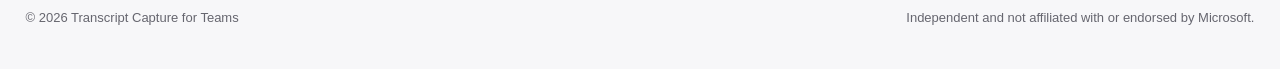
==== commit 6743c11f: "Refresh site styles after layout update" ====
--- a/docs/privacy-policy.html
+++ b/docs/privacy-policy.html
@@ -6,7 +6,7 @@
     <meta name="description" content="Privacy policy for the Transcript Capture for Teams Microsoft Edge extension.">
     <meta name="theme-color" content="#5548d9">
     <title>Privacy Policy | Transcript Capture for Teams</title>
-    <link rel="stylesheet" href="styles.css">
+    <link rel="stylesheet" href="styles.css?v=2">
   </head>
   <body>
     <header class="site-header">
--- a/docs/styles.css
+++ b/docs/styles.css
@@ -31,7 +31,7 @@
 a:focus-visible, button:focus-visible { outline: 3px solid #56d6bd; outline-offset: 3px; }
 
 .wrap {
-  width: min(1080px, calc(100% - 40px));
+  width: calc(100% - clamp(32px, 4vw, 72px));
   margin: 0 auto;
 }
 
@@ -75,8 +75,8 @@
 
 .hero {
   display: grid;
-  grid-template-columns: minmax(0, 1.18fr) minmax(300px, 0.82fr);
-  gap: clamp(40px, 7vw, 88px);
+  grid-template-columns: minmax(0, 1.2fr) minmax(360px, 0.8fr);
+  gap: clamp(48px, 6vw, 110px);
   align-items: center;
   min-height: 670px;
   padding: 88px 0;
@@ -200,7 +200,7 @@
 .privacy-banner .button { flex: 0 0 auto; border-color: rgba(255,255,255,0.25); background: rgba(255,255,255,0.08); color: #fff; }
 
 .page-main { padding: 84px 0 110px; }
-.page-header { max-width: 720px; margin-bottom: 48px; }
+.page-header { max-width: 860px; margin-bottom: 48px; }
 .page-header h1 { margin-bottom: 16px; font-size: clamp(42px, 6vw, 66px); }
 .page-header .lede { margin-bottom: 0; }
 
@@ -218,7 +218,7 @@
 .policy-summary strong { display: block; margin-bottom: 5px; }
 .policy-summary span { color: var(--muted); font-size: 14px; }
 
-.policy { max-width: 760px; }
+.policy { max-width: 1040px; }
 .policy section { padding: 32px 0; border-top: 1px solid var(--line); }
 .policy section:first-child { border-top: 0; padding-top: 0; }
 .policy h2 { margin-bottom: 10px; font-size: 24px; letter-spacing: -0.02em; }
@@ -232,7 +232,7 @@
 .footer-row p { margin: 0; }
 
 @media (max-width: 780px) {
-  .wrap { width: min(100% - 28px, 1080px); }
+  .wrap { width: calc(100% - 28px); }
   .nav { min-height: 62px; }
   .nav-links a:not(:last-child) { display: none; }
   .hero { grid-template-columns: 1fr; min-height: auto; padding: 70px 0; }
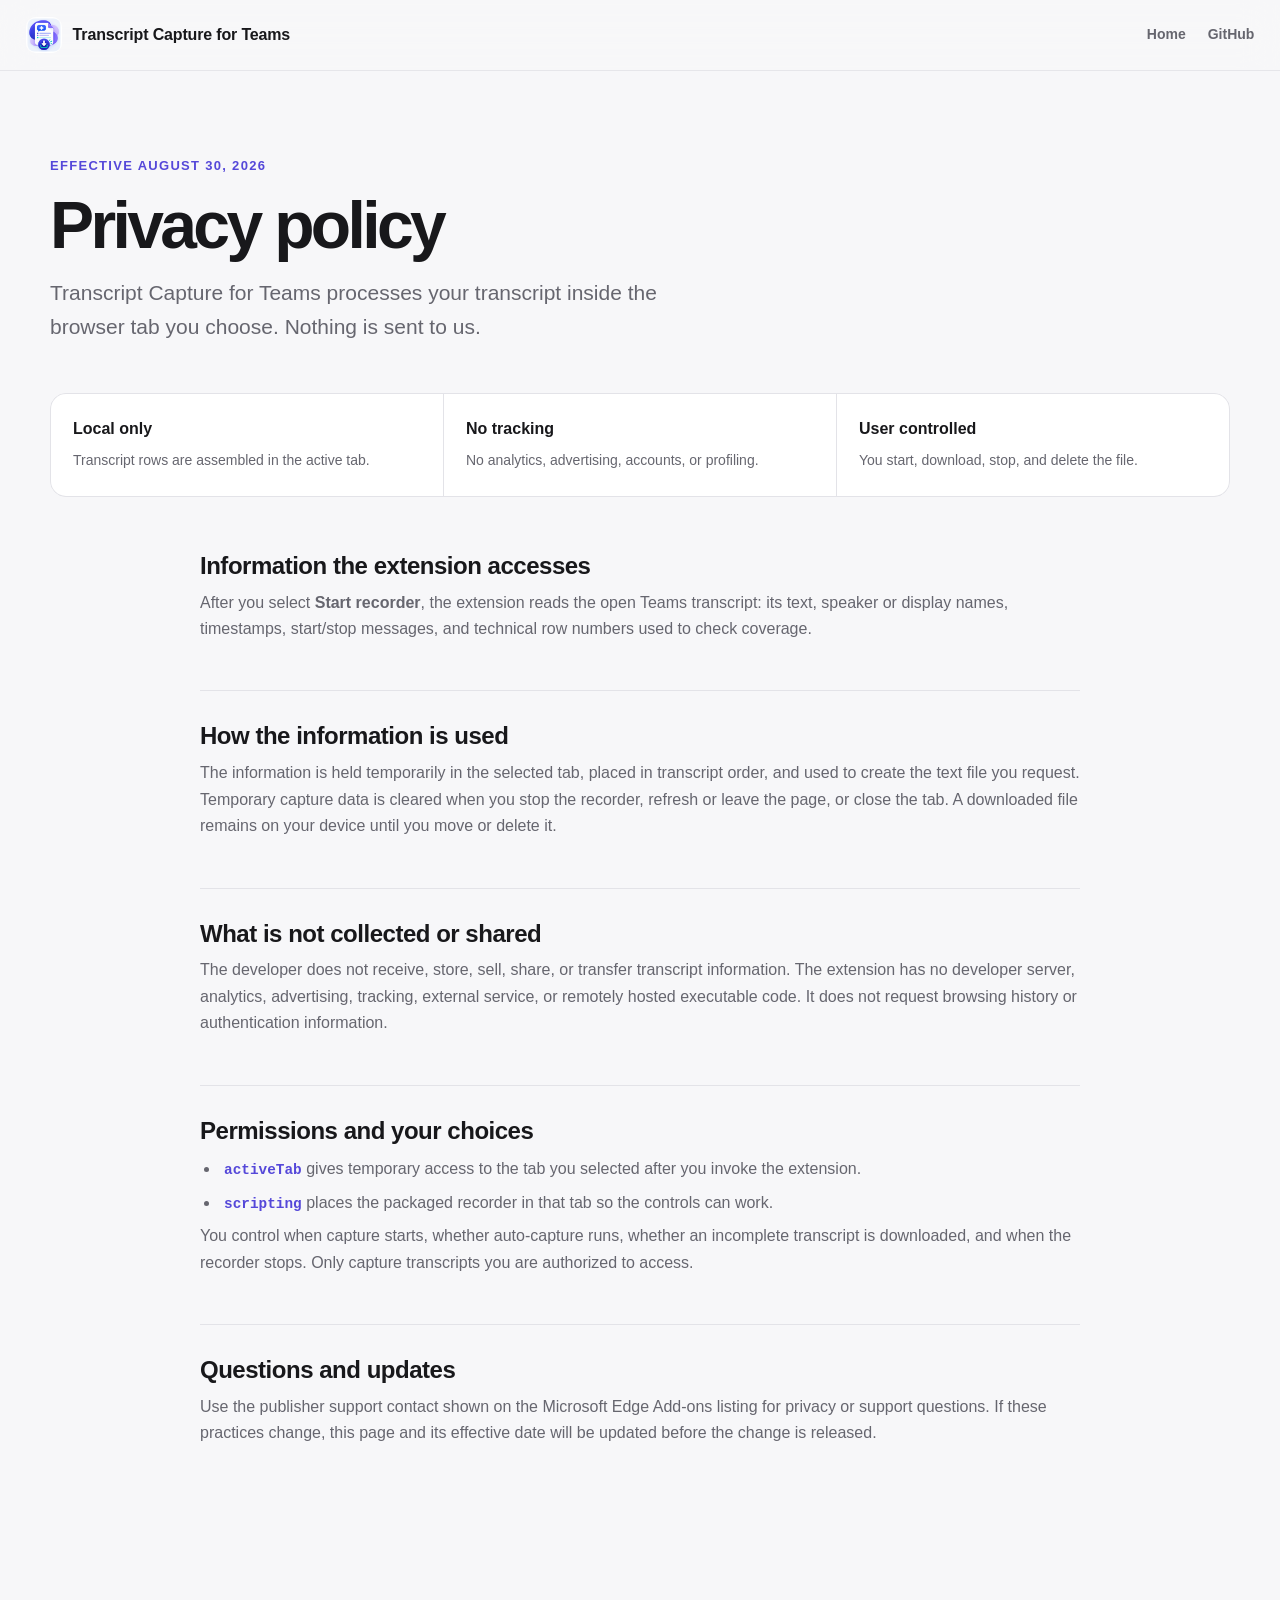
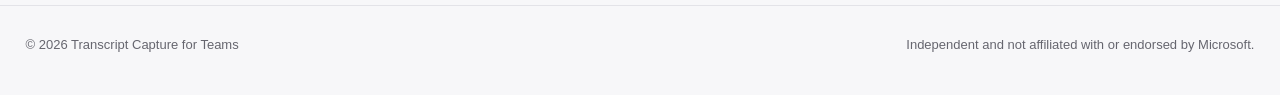
==== commit 8fdf6e6b: "Refresh extension UI and center site layout" ====
--- a/docs/privacy-policy.html
+++ b/docs/privacy-policy.html
@@ -6,7 +6,7 @@
     <meta name="description" content="Privacy policy for the Transcript Capture for Teams Microsoft Edge extension.">
     <meta name="theme-color" content="#5548d9">
     <title>Privacy Policy | Transcript Capture for Teams</title>
-    <link rel="stylesheet" href="styles.css?v=2">
+    <link rel="stylesheet" href="styles.css?v=3">
   </head>
   <body>
     <header class="site-header">
--- a/docs/styles.css
+++ b/docs/styles.css
@@ -31,7 +31,7 @@
 a:focus-visible, button:focus-visible { outline: 3px solid #56d6bd; outline-offset: 3px; }
 
 .wrap {
-  width: calc(100% - clamp(32px, 4vw, 72px));
+  width: min(1440px, calc(100% - clamp(32px, 4vw, 72px)));
   margin: 0 auto;
 }
 
@@ -75,8 +75,8 @@
 
 .hero {
   display: grid;
-  grid-template-columns: minmax(0, 1.2fr) minmax(360px, 0.8fr);
-  gap: clamp(48px, 6vw, 110px);
+  grid-template-columns: minmax(0, 1.08fr) minmax(380px, 0.92fr);
+  gap: clamp(52px, 6vw, 96px);
   align-items: center;
   min-height: 670px;
   padding: 88px 0;
@@ -199,7 +199,7 @@
 .privacy-banner p { max-width: 650px; margin-bottom: 0; color: rgba(255,255,255,0.72); }
 .privacy-banner .button { flex: 0 0 auto; border-color: rgba(255,255,255,0.25); background: rgba(255,255,255,0.08); color: #fff; }
 
-.page-main { padding: 84px 0 110px; }
+.page-main { max-width: 1180px; padding: 84px 0 110px; }
 .page-header { max-width: 860px; margin-bottom: 48px; }
 .page-header h1 { margin-bottom: 16px; font-size: clamp(42px, 6vw, 66px); }
 .page-header .lede { margin-bottom: 0; }
@@ -218,7 +218,7 @@
 .policy-summary strong { display: block; margin-bottom: 5px; }
 .policy-summary span { color: var(--muted); font-size: 14px; }
 
-.policy { max-width: 1040px; }
+.policy { max-width: 880px; margin: 0 auto; }
 .policy section { padding: 32px 0; border-top: 1px solid var(--line); }
 .policy section:first-child { border-top: 0; padding-top: 0; }
 .policy h2 { margin-bottom: 10px; font-size: 24px; letter-spacing: -0.02em; }
